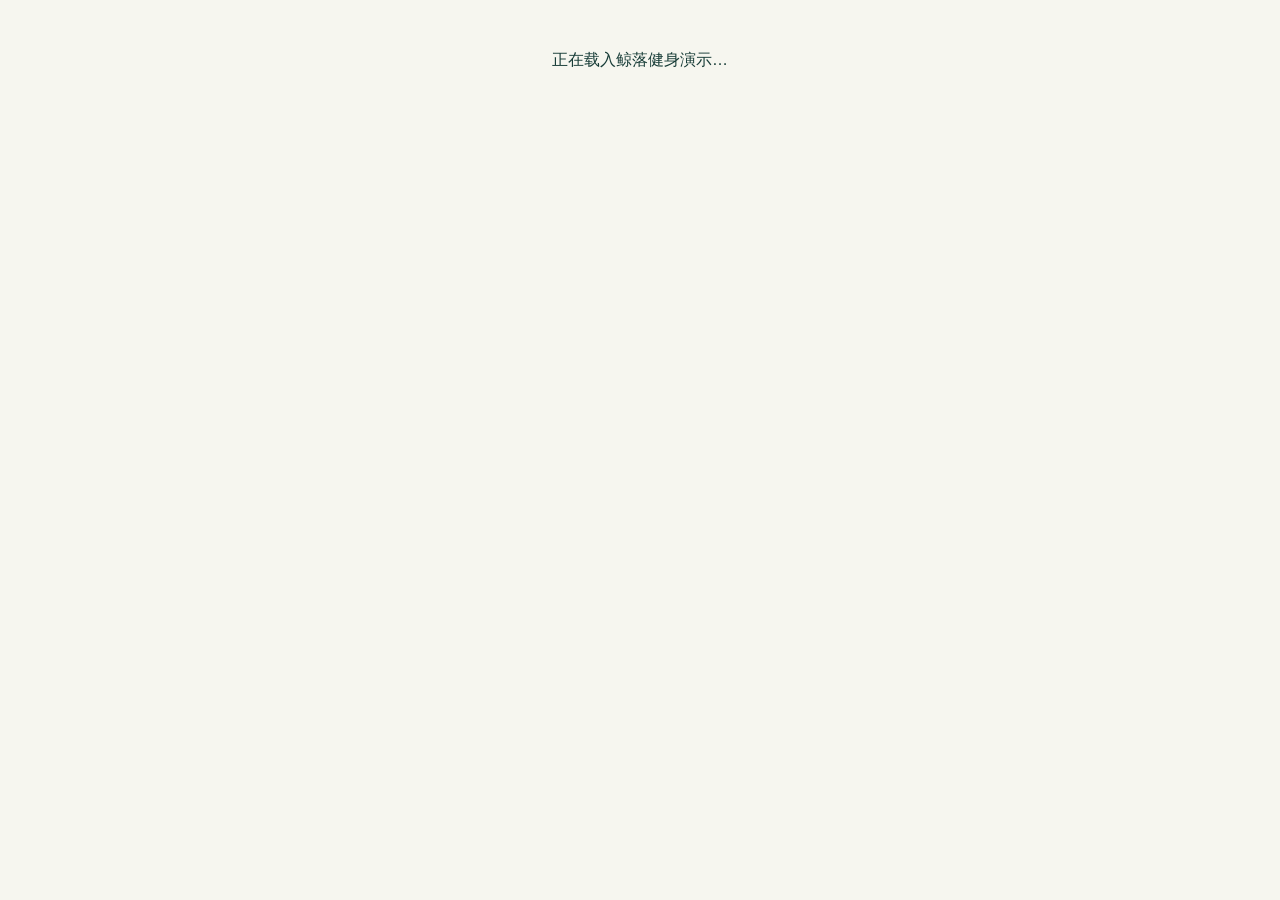
==== jingluo-fitness/index.html @ a2a0123c "Fix demo entrypoint to load only real same-directory assets" ====
<!doctype html>
<html lang="zh-CN"><head>
<meta charset="utf-8"><meta name="viewport" content="width=device-width, initial-scale=1, viewport-fit=cover">
<meta name="theme-color" content="#17453e"><meta name="referrer" content="no-referrer">
<meta name="description" content="鲸落健身交互演示：会员预约、教练核销、商家管理。全部为虚构数据。">
<meta http-equiv="Content-Security-Policy" content="default-src 'none'; script-src 'self'; style-src 'self' 'unsafe-inline'; img-src 'self' data:; connect-src 'none'; font-src 'none'; object-src 'none'; base-uri 'none'; form-action 'none'">
<title>鲸落健身 · 在线交互演示</title>
<link rel="stylesheet" href="./app.css?v=20261015-2">
<script src="./app.js?v=20261015-2" defer></script>
</head><body>
<div id="app"><div class="shell" style="text-align:center;padding:48px">正在载入鲸落健身演示…</div></div>
<div id="toast" aria-live="polite" role="status"></div><dialog id="modal" aria-label="操作弹窗"></dialog>
<noscript>本演示需要启用 JavaScript。</noscript>
</body></html>
---- jingluo-fitness/app.css ----
:root{--ink:#173c37;--deep:#123f3a;--muted:#68817b;--cream:#f6f6ef;--paper:#fff;--mint:#d8eee2;--line:#e3e8df;--lime:#d5e98b;--shadow:0 20px 65px rgba(23,66,55,.10)}
*{box-sizing:border-box}html{scroll-behavior:smooth}body{margin:0;background:var(--cream);color:var(--ink);font-family:-apple-system,BlinkMacSystemFont,"PingFang SC","Microsoft YaHei",sans-serif;line-height:1.55}button,input,select,textarea{font:inherit}button{cursor:pointer}button:disabled{opacity:.48;cursor:not-allowed}a{text-decoration:none;color:inherit}button:focus-visible,a:focus-visible,input:focus-visible,textarea:focus-visible,select:focus-visible{outline:3px solid #93bcb1;outline-offset:3px}
.shell{width:min(1180px,calc(100% - 40px));margin:0 auto}.topbar{height:88px;display:flex;align-items:center;justify-content:space-between;gap:24px}.brand{display:flex;align-items:center;gap:12px;font-size:18px;font-weight:800;letter-spacing:.05em}.brand small{display:block;font-size:10px;letter-spacing:.24em;font-weight:700;color:#73978c}.logo{width:49px;height:49px;border-radius:17px;background:var(--deep);display:grid;place-items:center;color:#c9e7ca;box-shadow:0 10px 24px #143e3630}.logo svg{width:34px;height:34px}.muted{color:var(--muted)}.desktop-tag{color:#5e897e;font-size:12px;letter-spacing:.14em;font-weight:700}.pill{border:1px solid #d9e6d9;border-radius:100px;padding:8px 14px;color:#52766a;background:#f4fbf5;font-size:12px;display:inline-flex;align-items:center;gap:6px}.btn{display:inline-flex;justify-content:center;align-items:center;gap:9px;border:0;border-radius:12px;min-height:44px;padding:11px 20px;background:var(--deep);color:white;font-size:14px;font-weight:700;transition:transform .2s,background .2s}.btn:hover{transform:translateY(-2px);background:#206354}.btn.light{background:#edf5ea;color:var(--ink)}.btn.light:hover{background:#dbece0}.btn.line{background:white;color:var(--ink);border:1px solid #cedbd2}.btn.small{min-height:34px;padding:7px 12px;font-size:12px;border-radius:9px}.btn.warn{background:#fce4d7;color:#9e4e31}.btn.full{width:100%}
.hero{display:grid;grid-template-columns:1.12fr .88fr;gap:58px;align-items:center;min-height:575px;padding:48px 0 76px}.eyebrow{display:flex;align-items:center;gap:12px;color:#698e82;font-weight:800;font-size:11px;letter-spacing:.25em}.eyebrow:before{content:"";width:28px;height:1px;background:#6b9788}h1{font-size:clamp(51px,6.3vw,87px);line-height:1.16;letter-spacing:-.07em;margin:24px 0 25px;font-weight:850}h1 em{font-style:normal;color:#7caa8e}.lead{color:#718780;font-size:16px;line-height:2;max-width:450px}.hero-actions{display:flex;gap:13px;flex-wrap:wrap;margin-top:32px}.fineprint{margin-top:25px;font-size:12px;color:#9bab9d}.visual{min-height:450px;border-radius:42% 42% 35% 35%;background:linear-gradient(160deg,#daeede,#f5edd6);position:relative;display:flex;justify-content:center;align-items:center}.visual:before{content:"";position:absolute;border-radius:100%;height:280px;width:280px;border:1px solid #fff9;top:40px;right:15px}.phone{position:relative;width:258px;min-height:445px;border:8px solid #133d34;border-radius:33px;background:#fcfdf8;box-shadow:10px 28px 50px #183f342d;padding:22px 17px 18px;transform:rotate(-7deg)}.phone small{color:#8ca197;font-size:10px}.phone h3{margin:4px 0 16px;font-size:18px}.phone-art{height:145px;border-radius:16px;background:#265f51;color:white;padding:21px;position:relative;overflow:hidden}.phone-art:after{content:"✦";font-size:110px;color:#b2e4a969;position:absolute;right:-10px;top:3px}.phone-art strong{font-size:18px;line-height:1.55}.phone-stat{display:flex;justify-content:space-between;gap:10px;text-align:center;margin-top:19px}.phone-stat strong{display:block;font-size:20px}.phone-next{border:1px solid #dfe9df;border-radius:13px;padding:12px;margin-top:20px;font-size:12px}.phone-next b{display:block}.floatcard{position:absolute;right:-34px;bottom:54px;padding:15px 23px;border-radius:15px;background:white;box-shadow:var(--shadow);font-size:12px;color:#658878}.floatcard strong{display:block;color:var(--ink);font-size:16px}.sectionhead{display:flex;justify-content:space-between;align-items:end;gap:20px;margin:0 0 23px}.sectionhead h2{font-size:30px;letter-spacing:-.05em;margin:0 0 6px}.sectionhead p{color:#81968c;margin:0;font-size:13px}.portals{display:grid;grid-template-columns:repeat(3,1fr);gap:18px;padding-bottom:74px}.portal{background:white;border:1px solid #e7ece5;padding:28px;border-radius:24px;min-height:275px;display:flex;flex-direction:column;transition:transform .2s,box-shadow .2s}.portal:hover{transform:translateY(-4px);box-shadow:var(--shadow)}.portal-number{color:#84a397;font-size:11px;letter-spacing:.12em;font-weight:750}.portal h3{font-size:25px;margin:18px 0 10px}.portal p{color:#81948d;font-size:13px;line-height:1.85;flex:1}.portal a{display:flex;align-items:center;justify-content:space-between;color:#236153;font-weight:800;border-top:1px solid #e9ede8;padding-top:17px;margin-top:18px}.footer{border-top:1px solid #dce5dd;display:flex;gap:18px;justify-content:space-between;flex-wrap:wrap;font-size:12px;color:#85958c;padding:24px 0 40px}
.appbar{position:sticky;top:0;z-index:10;background:#f8faf5eF;border-bottom:1px solid #e1e8df;backdrop-filter:blur(20px)}.appbarinner{display:flex;align-items:center;gap:20px;padding:13px 0}.tabs{display:flex;gap:5px;margin-left:auto;background:#edf2e9;padding:4px;border-radius:12px}.tabs button{border:0;border-radius:9px;padding:10px 15px;color:#6d847a;background:transparent;font-weight:700;font-size:13px}.tabs button.active{background:#17453e;color:white}.bar-actions{display:flex;gap:8px;align-items:center}.bar-actions button{background:white;border:1px solid #d7e4dc;border-radius:10px;padding:8px 12px;color:#536f61;font-size:12px}.appbody{padding:38px 0 60px}.role-header{display:flex;justify-content:space-between;align-items:end;gap:25px;margin-bottom:23px}.role-header h1{font-size:clamp(27px,4vw,42px);letter-spacing:-.04em;margin:6px 0}.role-header p{color:#7a8f85;font-size:13px;margin:0}.role-header .tag{background:#e3f0e6;padding:9px 14px;border-radius:100px;font-size:12px;color:#467463}.dashboard{display:grid;grid-template-columns:repeat(4,1fr);gap:14px;margin-bottom:19px}.stat{padding:20px 22px;border-radius:18px;background:white;border:1px solid var(--line)}.stat small{color:#82948b}.stat strong{display:block;margin-top:7px;font-size:29px;letter-spacing:-.06em}.stat em{font-style:normal;color:#2f8e71;font-size:12px}.panel{border-radius:20px;border:1px solid var(--line);background:white;padding:24px;min-width:0}.panel h2{font-size:20px;letter-spacing:-.025em;margin:0 0 7px}.panel .hint{color:#8c9a92;font-size:12px}.grid-2{display:grid;grid-template-columns:1.45fr 1fr;gap:18px;align-items:start}.grid-equal{display:grid;grid-template-columns:repeat(2,1fr);gap:18px}.stack{display:grid;gap:17px}.inline-head{display:flex;justify-content:space-between;align-items:center;gap:12px;margin-bottom:15px}.inline-head h2{margin:0}.category-row{display:flex;flex-wrap:wrap;gap:8px;margin:19px 0}.chip{border:1px solid #dfebe3;background:white;color:#739086;border-radius:100px;padding:8px 13px;font-size:12px}.chip.active{color:white;background:var(--deep);border-color:var(--deep)}.course{border:1px solid #e4eae2;border-radius:16px;padding:18px;margin-bottom:12px;display:grid;grid-template-columns:1fr auto;gap:15px;align-items:center}.course:last-child{margin-bottom:0}.course .ey{color:#5f937d;font-weight:800;font-size:11px;letter-spacing:.06em}.course h3{margin:7px 0;font-size:16px}.course p{font-size:12px;color:#8c9d92;margin:3px 0}.course .price{font-size:13px;color:#427460;font-weight:750}.course-actions{display:grid;gap:8px;justify-items:end}.badge{border-radius:100px;display:inline-block;padding:4px 9px;background:#edf4ea;color:#548c72;font-weight:750;font-size:11px;white-space:nowrap}.badge.orange{background:#fcf0df;color:#b18a41}.badge.gray{background:#f0f1ef;color:#8a948c}.empty{text-align:center;padding:36px 14px;color:#90a198;font-size:13px;border:1px dashed #d8e3d8;border-radius:13px}.empty b{display:block;color:#43665b;font-size:17px;margin:8px}.appointment{display:flex;justify-content:space-between;gap:15px;align-items:start;border-top:1px solid #edf1eb;padding:15px 0}.appointment:first-of-type{border-top:0}.appointment strong{display:block;font-size:14px;margin-bottom:5px}.appointment p{font-size:12px;color:#90a197;margin:5px 0}.appointment .when{font-weight:850;font-size:13px;color:#467f6a}.appointment .actions{display:flex;gap:7px;flex-wrap:wrap;justify-content:flex-end;margin-top:8px}.appointment .actions button{background:white;border:1px solid #dce7dd;border-radius:8px;padding:6px 10px;font-size:11px;color:#597f6d}.appointment .actions .danger{border-color:#f3ded3;color:#b37459}.announcement{background:#f1f8ef;border-radius:12px;margin-top:12px;padding:15px 17px;font-size:13px;color:#587763}.announcement strong{display:block;color:#346850}.package{background:#f2f8f1;border-radius:16px;padding:20px;margin:16px 0}.package strong{display:block;font-size:28px;letter-spacing:-.04em}.package .muted{font-size:12px}.table-wrap{overflow:auto}.table{width:100%;border-collapse:collapse;font-size:12px;min-width:540px;text-align:left}.table th{background:#f7faf6;color:#82988b;font-weight:750;padding:11px}.table td{border-bottom:1px solid #edf1ec;padding:12px}.table td strong{color:#355e51}.section-sub{margin:28px 0 14px;font-size:19px}.form-field{display:block;color:#648075;font-size:12px;font-weight:700;margin:14px 0}.form-field input,.form-field select,.form-field textarea{width:100%;border:1px solid #dbe8df;background:#fcfffc;color:#274e44;border-radius:10px;padding:11px;outline:0;margin-top:7px;font-size:13px}.form-field textarea{min-height:90px;resize:vertical}.two-fields{display:grid;grid-template-columns:repeat(2,1fr);gap:12px}.activity{display:flex;gap:10px;font-size:12px;padding:10px 0;border-bottom:1px solid #edf1eb;color:#7f9589}.activity strong{color:#416a59}.activity:last-child{border:0}.activitytime{flex:0 0 65px;color:#a3afa4}.navlink{font-size:12px;color:#6d9789}.toast{position:fixed;z-index:50;bottom:24px;right:24px;background:#204c43;color:white;border-radius:12px;box-shadow:var(--shadow);padding:13px 19px;font-size:13px;max-width:calc(100% - 40px);animation:appear .2s}.overlay{position:fixed;inset:0;z-index:30;background:#102e29a6;display:flex;align-items:center;justify-content:center;padding:22px;overflow:auto}.modal{width:min(475px,100%);background:#fff;border-radius:22px;padding:27px;box-shadow:0 25px 95px #0019;max-height:90vh;overflow:auto}.modalhead{display:flex;justify-content:space-between;align-items:center}.modal h2{font-size:23px;margin:0}.modal .close{border:0;background:#eaf2e9;border-radius:9px;padding:8px 12px}.modal .detail{background:#f3f8f2;padding:14px;border-radius:11px;color:#648071;font-size:13px;margin-top:17px}.modalfoot{display:flex;gap:8px;justify-content:flex-end;margin-top:21px}.helpnote{color:#7b9087;font-size:12px;padding-top:14px;line-height:1.9}.checkcode{background:#163f38;color:#d7eada;letter-spacing:.2em;padding:15px;font-size:25px;text-align:center;border-radius:12px;margin:15px 0}.shadow-title{display:flex;justify-content:space-between;align-items:center;margin-bottom:12px}.full-width{width:100%}@keyframes appear{from{opacity:0;transform:translateY(9px)}to{opacity:1;transform:translateY(0)}}
@media(max-width:980px){.hero{gap:15px}.floatcard{right:0}.grid-2{grid-template-columns:1fr}.dashboard{grid-template-columns:repeat(2,1fr)}.portals{grid-template-columns:1fr 1fr}.appbarinner{flex-wrap:wrap}.tabs{order:3;width:100%;justify-content:center;margin:0}.tabs button{flex:1}.bar-actions{margin-left:auto}}
@media(max-width:680px){.shell{width:min(100% - 26px,1180px)}.topbar{height:68px}.desktop-tag{display:none}.hero{grid-template-columns:1fr;padding:33px 0 60px;gap:40px}.hero h1{font-size:52px}.hero .visual{min-height:400px}.visual .phone{transform:rotate(-4deg) scale(.9)}.floatcard{bottom:18px;right:7px}.portals{grid-template-columns:1fr;padding-bottom:38px}.portal{min-height:235px}.sectionhead span{display:none}.role-header{align-items:start}.role-header .tag{display:none}.appbarinner{gap:10px}.appbar .brand{font-size:14px}.appbar .logo{height:35px;width:35px;border-radius:12px}.appbar .logo svg{width:26px}.bar-actions{display:flex}.bar-actions button{padding:7px;font-size:11px}.dashboard{gap:10px}.stat{padding:14px}.stat strong{font-size:23px}.panel{padding:17px}.course{display:block}.course-actions{display:flex;align-items:center;justify-content:space-between;margin-top:12px}.grid-equal{grid-template-columns:1fr}.two-fields{grid-template-columns:1fr}.role-header h1{font-size:30px}.appointment{flex-direction:column}.appointment .actions{justify-content:flex-start}.footer{line-height:1.9}}
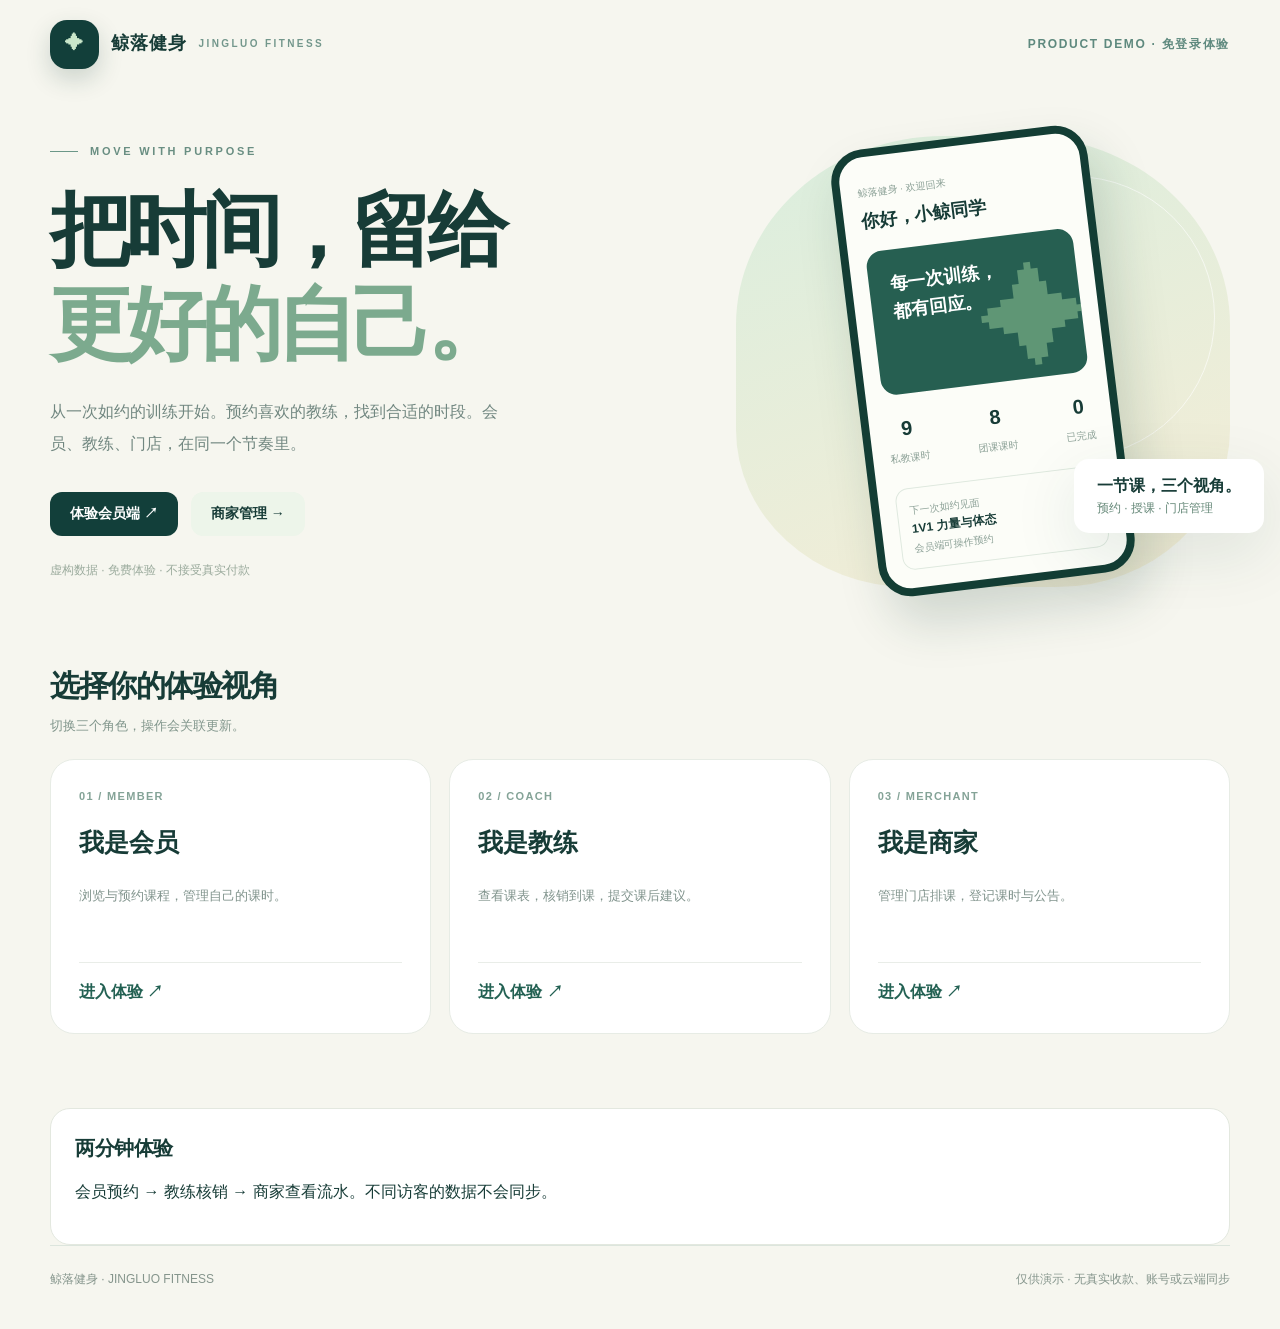
==== commit ced094a0: "Add role-based day/week/month calendars, foreground reminders and ICS export to Jingluo demo" ====
--- a/jingluo-fitness/index.html
+++ b/jingluo-fitness/index.html
@@ -3,10 +3,13 @@
 <meta charset="utf-8"><meta name="viewport" content="width=device-width, initial-scale=1, viewport-fit=cover">
 <meta name="theme-color" content="#17453e"><meta name="referrer" content="no-referrer">
 <meta name="description" content="鲸落健身交互演示：会员预约、教练核销、商家管理。全部为虚构数据。">
-<meta http-equiv="Content-Security-Policy" content="default-src 'none'; script-src 'self'; style-src 'self' 'unsafe-inline'; img-src 'self' data:; connect-src 'none'; font-src 'none'; object-src 'none'; base-uri 'none'; form-action 'none'">
+<meta http-equiv="Content-Security-Policy" content="default-src 'none'; script-src 'self'; style-src 'self' 'unsafe-inline'; img-src 'self' data:; connect-src 'none'; worker-src 'self'; font-src 'none'; object-src 'none'; base-uri 'none'; form-action 'none'">
 <title>鲸落健身 · 在线交互演示</title>
 <link rel="stylesheet" href="./app.css?v=20261015-2">
-<script src="./app.js?v=20261015-2" defer></script>
+<link rel="stylesheet" href="./calendar.css?v=20261015-calendar-1">
+<script src="./calendar-core.js?v=20261015-calendar-1" defer></script>
+<script src="./calendar.js?v=20261015-calendar-1" defer></script>
+<script src="./app.js?v=20261015-calendar-1" defer></script>
 </head><body>
 <div id="app"><div class="shell" style="text-align:center;padding:48px">正在载入鲸落健身演示…</div></div>
 <div id="toast" aria-live="polite" role="status"></div><dialog id="modal" aria-label="操作弹窗"></dialog>
--- a/jingluo-fitness/calendar.css
+++ b/jingluo-fitness/calendar.css
@@ -0,0 +1,5 @@
+/* Calendar extension: intentionally scoped to .jl-* to preserve the original site. */
+.jl-calendar{margin:0 0 22px;scroll-margin-top:135px;overflow:hidden}.jl-calendar h2{margin:4px 0 8px;font-size:24px}.jl-header,.jl-toolbar,.jl-controls,.jl-row,.jl-agenda-title,.jl-dialog-head{display:flex;align-items:center;justify-content:space-between;gap:14px}.jl-header{align-items:flex-start}.jl-kicker{font-size:10px;font-weight:800;letter-spacing:.2em;color:#5c8a77}.jl-header p{font-size:12px;color:#647b72;margin:0}.jl-actions,.jl-controls,.jl-event-actions{display:flex;align-items:center;gap:8px;flex-wrap:wrap}.jl-btn{border:1px solid #cdded3;border-radius:9px;background:#fff;color:#23584a;padding:8px 12px;font-size:12px;font-weight:650;min-height:38px;cursor:pointer;white-space:nowrap}.jl-btn:hover{background:#edf5ed;border-color:#89b19c}.jl-btn.primary,.jl-segments [aria-pressed=true]{background:#17453e;color:#fff;border-color:#17453e}.jl-next{margin:22px 0;padding:17px 20px;border-radius:15px;background:#edf5e6;border:1px solid #dce9d2;display:flex;gap:16px;align-items:center;flex-wrap:wrap}.jl-next>div{flex:1;min-width:160px}.jl-next>div>span{font-size:11px;letter-spacing:.1em;color:#57755d}.jl-next strong{display:block;font-size:18px;margin:4px 0;overflow-wrap:anywhere}.jl-next small{color:#587265;font-size:12px}.jl-remind-state{font-size:11px;color:#50725c;max-width:280px}.jl-toolbar{margin:18px 0;flex-wrap:wrap}.jl-controls strong{font-size:16px}.jl-segments{display:flex;padding:4px;border-radius:11px;background:#f1f5ee;gap:4px}.jl-segments .jl-btn{min-width:59px;border-color:transparent;background:transparent}.jl-segments [aria-pressed=true]{background:#17453e}.jl-filters{display:flex;gap:12px;align-items:center;flex-wrap:wrap;padding:0 0 16px}.jl-filters label{color:#5a7668;font-size:12px;display:flex;gap:7px;align-items:center}.jl-filters input,.jl-filters select{border:1px solid #d4e2d8;border-radius:8px;padding:7px 9px;background:#fcfefb;color:#285746;font-size:12px;min-height:36px;min-width:0;max-width:170px}.jl-check{display:flex;align-items:center;gap:9px;font-size:13px;color:#365d4c;line-height:1.8;margin:10px 0}.jl-check input[type=checkbox]{accent-color:#235e49;width:17px;height:17px;min-height:17px;flex:none;padding:0}.jl-legend{display:flex;gap:7px;align-items:center;font-size:11px;color:#658174;margin-left:auto}.jl-legend i,.jl-dots i{width:6px;height:6px;border-radius:50%;display:inline-block;background:#4d8973}.jl-legend .group,.jl-dots .group{background:#be924a}.jl-dots .cancel{background:#bdc9c1}.jl-layout{display:grid;grid-template-columns:minmax(0,1.2fr) minmax(0,1fr);gap:22px;align-items:start}.jl-layout.day-view{grid-template-columns:1fr}.jl-weekdays,.jl-days{display:grid;grid-template-columns:repeat(7,minmax(0,1fr));gap:5px}.jl-weekdays span{text-align:center;font-size:11px;color:#768a7a;padding:8px 0 11px}.jl-day{border:1px solid #e6eee4;border-radius:11px;padding:12px 2px 8px;min-height:90px;display:flex;align-items:center;flex-direction:column;gap:5px;color:#3f6554;background:#fbfcf8;min-width:0;transition:background .15s}.jl-day b{font-size:18px}.jl-day small{font-size:10px;color:#6f8876}.jl-day:hover{background:#edf5e6}.jl-day.outside{opacity:.48}.jl-day.today:not(.selected){border-color:#1d5f49;box-shadow:inset 0 0 0 1px #1d5f49}.jl-day.selected{background:#1b5142;border-color:#1b5142;color:white;opacity:1}.jl-day.selected small{color:#d8e9dc}.jl-day.selected .jl-dots i{background:#a6dabb}.jl-day.selected .jl-dots .group{background:#efd183}.jl-dots{display:flex;gap:3px;min-height:6px}.jl-days.month .jl-day{min-height:68px;padding:8px 0 6px;gap:2px}.jl-days.month .jl-day b{font-size:15px}.jl-agenda{min-width:0}.jl-agenda-title{margin:4px 0 12px}.jl-agenda-title h3{font-size:16px;margin:0}.jl-agenda-title>span{font-size:12px;color:#678273}.jl-event{display:flex;gap:14px;padding:15px 12px;border-radius:12px;border:1px solid #dce8de;border-left:3px solid #42826d;background:#fbfdf9;margin-bottom:10px;min-width:0}.jl-event.group{border-left-color:#b38a42;background:#fffdf7}.jl-event.cancel{border-left-color:#bbc5bd;background:#f6f6f2;opacity:.7}.jl-time{display:flex;flex-direction:column;flex-shrink:0;gap:3px;font-variant-numeric:tabular-nums}.jl-time b{font-size:16px}.jl-time span{font-size:11px;color:#7f927f}.jl-event-main{flex:1;min-width:0}.jl-event-main strong{font-size:14px;overflow-wrap:anywhere}.jl-event-main p{font-size:12px;color:#647d6b;margin:6px 0;overflow-wrap:anywhere}.jl-event-main small{font-size:11px;color:#60765f}.jl-event-actions{margin-top:10px}.jl-event-actions .jl-btn{font-size:11px;padding:5px 9px;min-height:32px}.jl-row{align-items:flex-start;gap:8px;flex-wrap:wrap}.jl-tag{font-size:10px;border-radius:6px;background:#eaf2e5;padding:3px 6px;white-space:nowrap}.jl-empty{padding:25px 14px;border:1px dashed #d5e3d3;border-radius:12px;color:#758874;text-align:center;font-size:12px;line-height:1.9}.jl-empty b{color:#557258}.jl-empty p{margin:8px 0 0}.jl-caption{color:#687e69;font-size:11px;line-height:1.9;margin:12px 0 0}.jl-boundary{padding:12px 15px;background:#f5f6ed;border-radius:10px;color:#63775a;line-height:1.9;font-size:11px;margin-top:16px}.jl-reminder-center{border-top:1px solid #e0e8dc;padding-top:17px;margin-top:18px}.jl-reminder-center summary{cursor:pointer;font-size:15px;font-weight:700}.jl-reminder-center summary span{display:inline-block;border-radius:7px;padding:1px 8px;color:#eaf3e2;background:#235843;font-size:11px;margin-left:8px}.jl-reminder-center>.jl-actions{margin:12px 0}.jl-notice{display:flex;align-items:center;gap:14px;border-top:1px solid #edf0e7;padding:12px 0;font-size:12px}.jl-notice>div{flex:1;min-width:0}.jl-notice p{color:#70826c;margin:4px 0;overflow-wrap:anywhere}.jl-notice small{font-size:10px;color:#7a8c74}.jl-notice.unread strong:before{content:"";display:inline-block;width:6px;height:6px;border-radius:50%;background:#3c8565;margin-right:8px}.jl-dialog{padding:0;border:1px solid #e2e9dc;border-radius:20px;width:min(520px,calc(100% - 24px));max-height:90dvh;color:#244f3e;overflow:auto}.jl-dialog::backdrop{background:#123e32a1;backdrop-filter:blur(3px)}.jl-modal{padding:25px;font-size:13px}.jl-dialog h2{font-size:20px;margin:0}.jl-dialog-head{margin-bottom:18px;align-items:flex-start}.jl-dialog fieldset{border:1px solid #dce6d5;border-radius:12px;margin:18px 0 0;padding:12px 16px}.jl-dialog legend{color:#567151;font-size:12px;padding:0 6px}.jl-system{border-top:1px solid #e2e9dc;margin-top:18px;padding:18px 0}.jl-system p{font-size:12px;line-height:1.9}.jl-detail b{display:block;font-size:11px;color:#7b8e70;margin-bottom:4px}.jl-dialog form>.jl-actions{justify-content:flex-end;margin-top:20px}
+@media(max-width:900px){.jl-layout{grid-template-columns:1fr}.jl-header{flex-wrap:wrap}.jl-agenda{max-height:470px;overflow:auto}.jl-next{padding:14px}.jl-remind-state{max-width:none;width:100%}}
+@media(max-width:480px){.jl-header h2{font-size:21px}.jl-header>.jl-actions{width:100%}.jl-header>.jl-actions .jl-btn{flex:1}.jl-controls{gap:5px}.jl-controls strong{font-size:13px}.jl-controls .jl-btn{padding:6px 9px}.jl-toolbar{gap:12px}.jl-segments{margin-left:auto}.jl-day{min-height:75px;border-radius:8px}.jl-day b{font-size:16px}.jl-days.month .jl-day{min-height:61px}.jl-weekdays,.jl-days{gap:3px}.jl-legend{margin-left:0}.jl-filters{gap:8px}.jl-filters label{font-size:11px}.jl-filters input,.jl-filters select{padding:7px 5px;max-width:141px;font-size:11px}.jl-filters .jl-check{width:100%;margin:0}.jl-event{gap:10px;padding:13px 9px}.jl-modal{padding:20px}.jl-notice{flex-wrap:wrap}.jl-calendar .jl-caption{font-size:11px}}
+@media(prefers-reduced-motion:reduce){.jl-day{transition:none}}
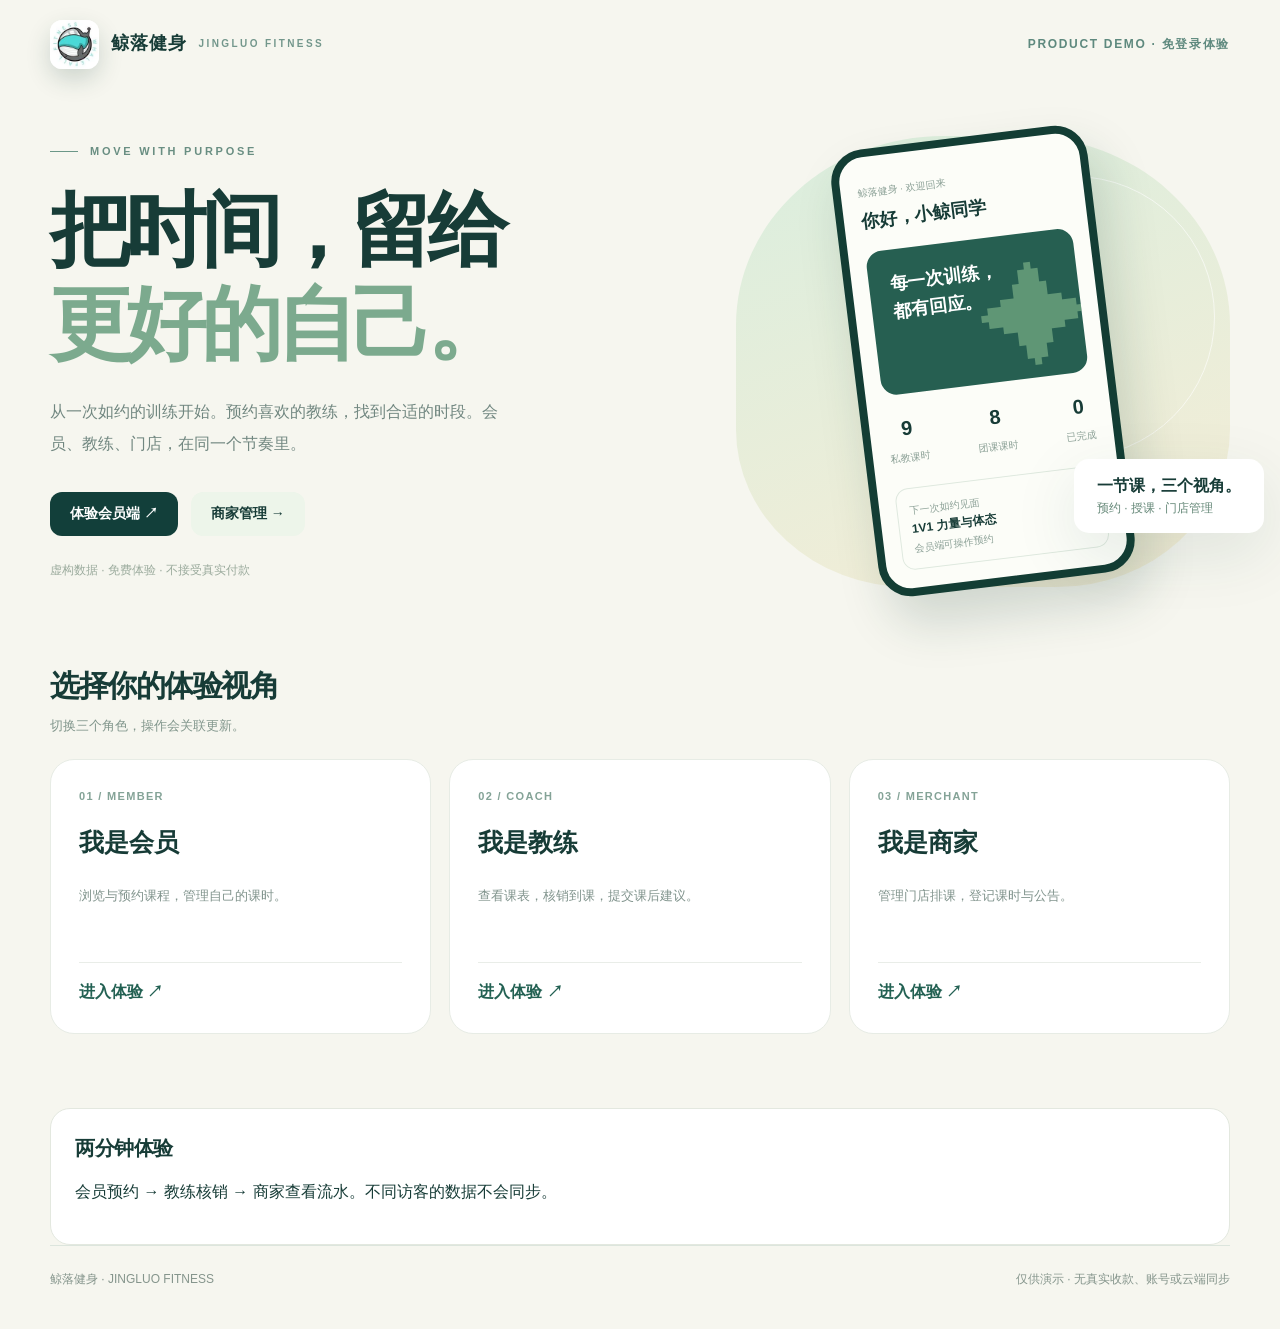
==== commit 6b608f26: "Add membership freeze approvals, validity and booking guards; record gym roadmap and verified demo s" ====
--- a/jingluo-fitness/index.html
+++ b/jingluo-fitness/index.html
@@ -6,10 +6,13 @@
 <meta http-equiv="Content-Security-Policy" content="default-src 'none'; script-src 'self'; style-src 'self' 'unsafe-inline'; img-src 'self' data:; connect-src 'none'; worker-src 'self'; font-src 'none'; object-src 'none'; base-uri 'none'; form-action 'none'">
 <title>鲸落健身 · 在线交互演示</title>
 <link rel="stylesheet" href="./app.css?v=20261015-2">
-<link rel="stylesheet" href="./calendar.css?v=20261015-calendar-1">
-<script src="./calendar-core.js?v=20261015-calendar-1" defer></script>
-<script src="./calendar.js?v=20261015-calendar-1" defer></script>
-<script src="./app.js?v=20261015-calendar-1" defer></script>
+<link rel="stylesheet" href="./calendar.css?v=20261018-ops-1">
+<script src="./calendar-core.js?v=20261018-ops-1" defer></script>
+<script src="./calendar.js?v=20261018-ops-1" defer></script>
+<script src="./gym-core.js?v=20261018-ops-1" defer></script>
+<script src="./gym.js?v=20261018-ops-1" defer></script>
+<script src="./app.js?v=20261018-ops-1" defer></script>
+<link rel="stylesheet" href="./gym.css?v=20261018-ops-1">
 </head><body>
 <div id="app"><div class="shell" style="text-align:center;padding:48px">正在载入鲸落健身演示…</div></div>
 <div id="toast" aria-live="polite" role="status"></div><dialog id="modal" aria-label="操作弹窗"></dialog>
--- a/jingluo-fitness/gym.css
+++ b/jingluo-fitness/gym.css
@@ -0,0 +1 @@
+.gym-panel{background:#fff;border:1px solid var(--line);padding:22px;border-radius:20px;margin:0 0 20px;min-width:0}.gym-panel h2{margin:0;font-size:20px}.gym-head{display:flex;align-items:center;justify-content:space-between;gap:12px}.gym-rule,.gym-note{font-size:12px;line-height:1.8;color:#567369}.gym-rule{background:#edf6ed;padding:12px;border-radius:10px}.gym-card-grid{display:grid;grid-template-columns:1fr 1fr;gap:14px}.gym-card{border:1px solid #dae6db;border-radius:15px;padding:18px;min-width:0}.gym-card>strong{display:block;font-size:28px;margin:12px 0 5px}.gym-card strong small{font-size:12px;font-weight:400;color:#668277}.gym-card p{font-size:12px;color:#547366}.gym-card .gym-alert{color:#93421e}.gym-actions{display:flex;flex-wrap:wrap;gap:10px;margin-top:14px}.gym-requests{border-top:1px solid #e2ebe0;margin-top:15px;padding-top:15px;font-size:13px}.gym-requests summary{cursor:pointer;font-weight:700;padding:6px 0}.gym-request{display:flex;align-items:center;justify-content:space-between;gap:12px;border-bottom:1px solid #e4ece1;padding:12px 0}.gym-request p{margin:4px 0;color:#5d7869}.gym-dialog{border:1px solid #d1e2d6;border-radius:18px;padding:26px;width:min(490px,calc(100% - 32px));max-height:85vh;overflow:auto;color:var(--ink)}.gym-dialog::backdrop{background:#123f3a80}.gym-dialog h2{font-size:21px;margin:0 0 15px}#gym-error{font-size:13px;color:#983c2a;line-height:1.8}.logo img{width:100%;height:100%;object-fit:contain;border-radius:12px;background:white}@media(max-width:600px){.gym-panel{padding:16px}.gym-card-grid{grid-template-columns:1fr}.gym-request{align-items:start;flex-wrap:wrap}.gym-dialog{padding:18px}.gym-head h2{font-size:18px}}
